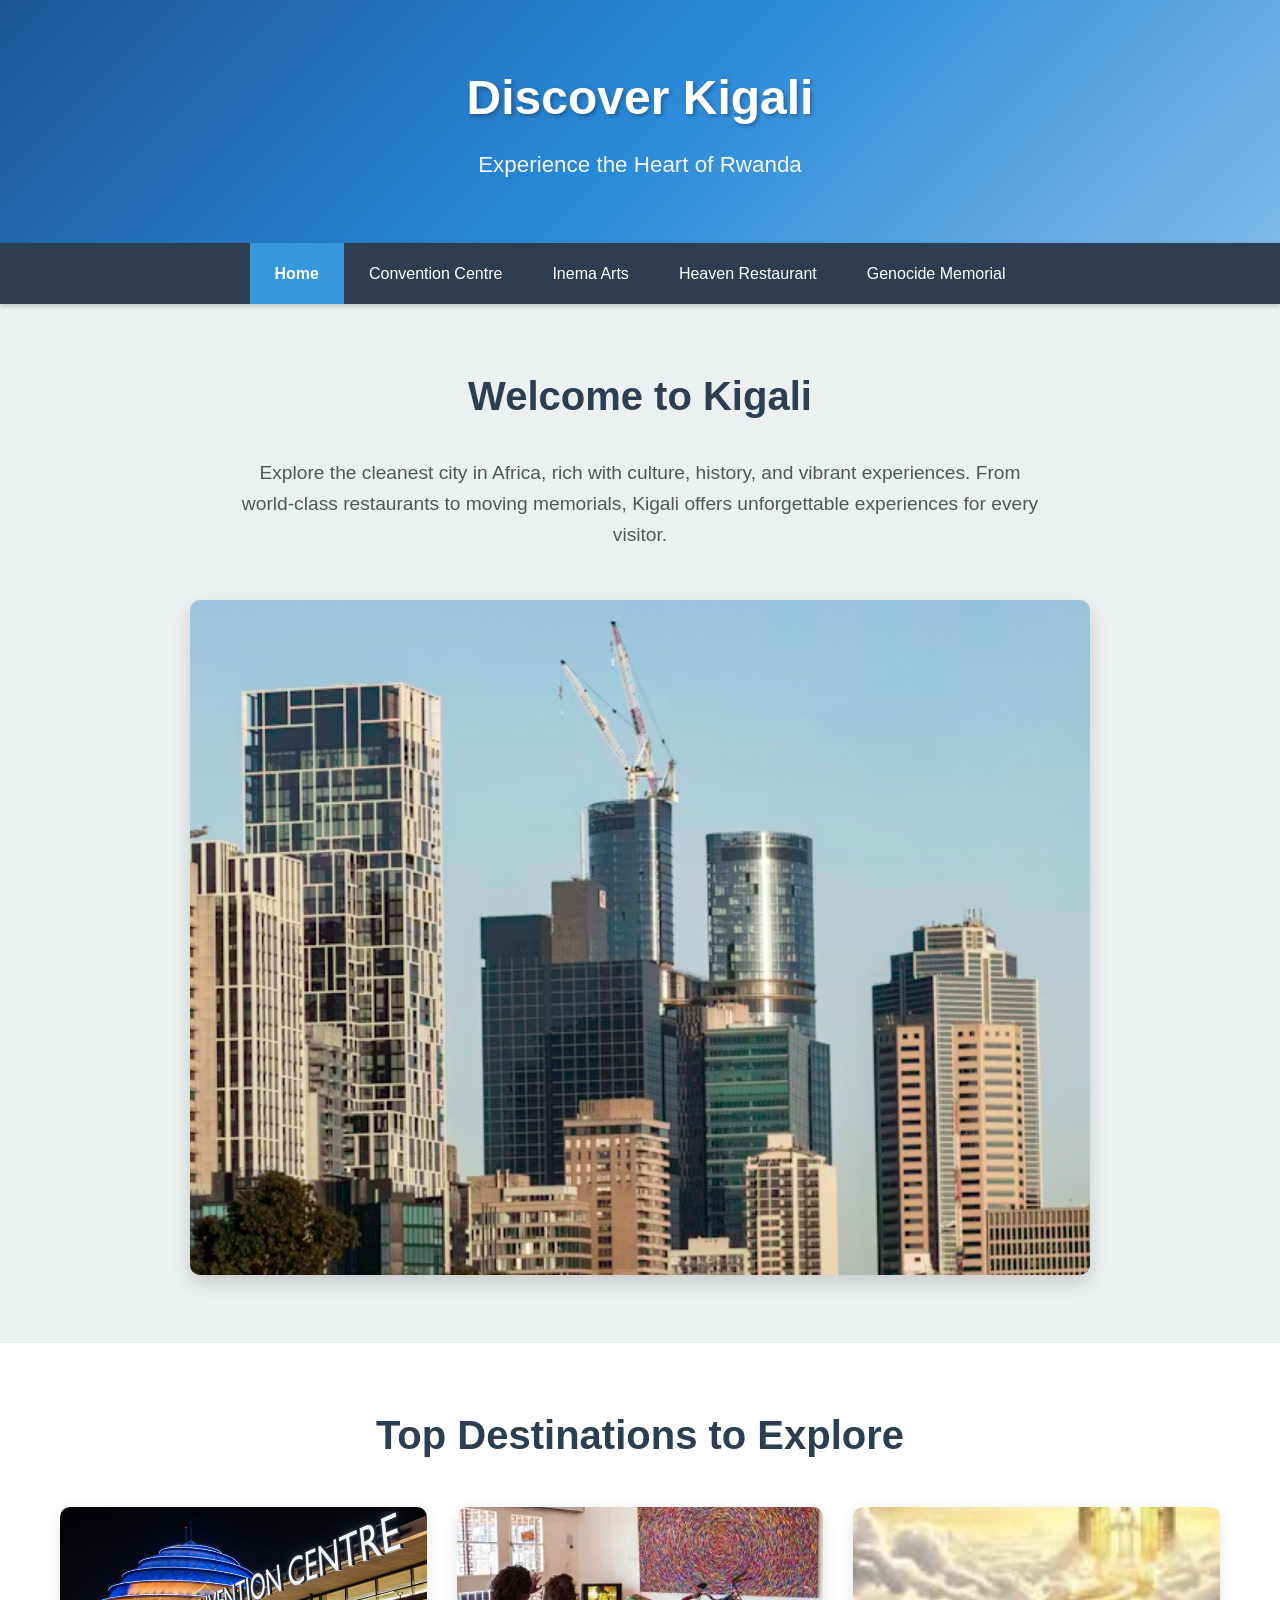
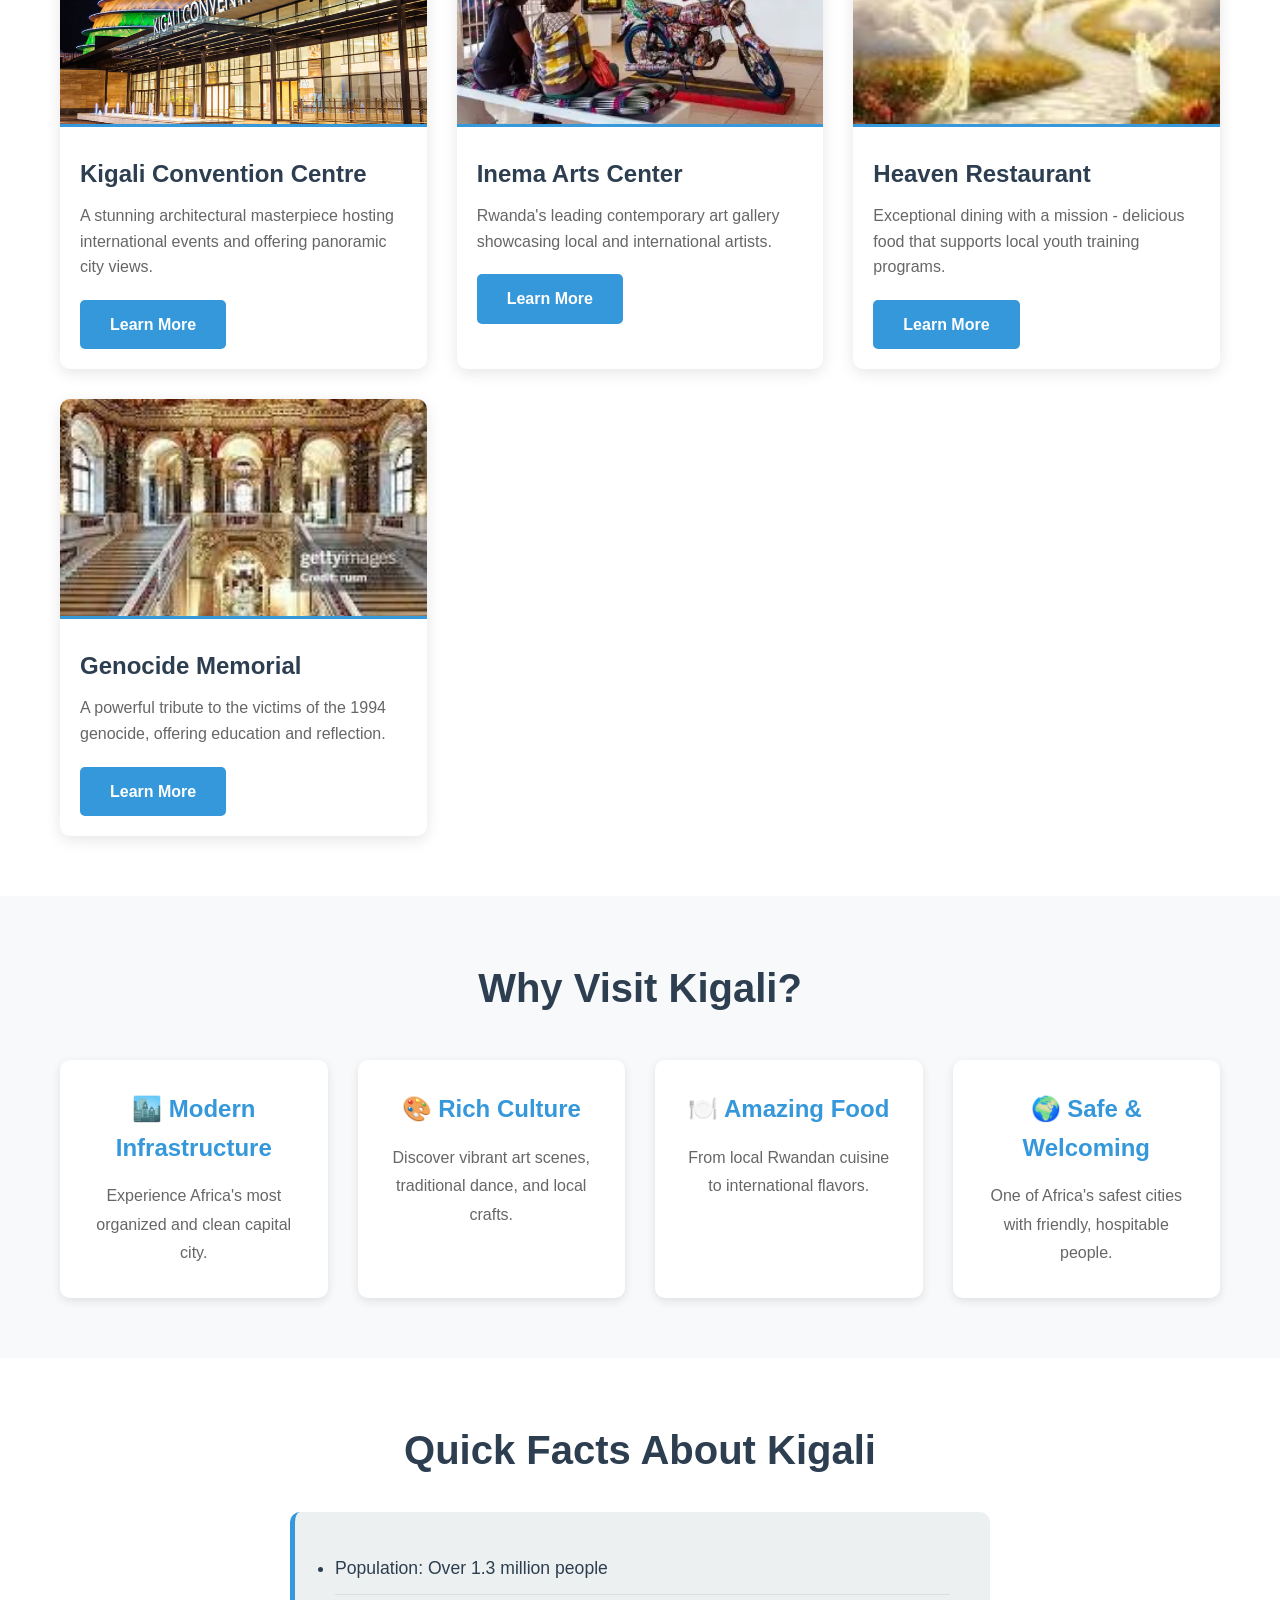
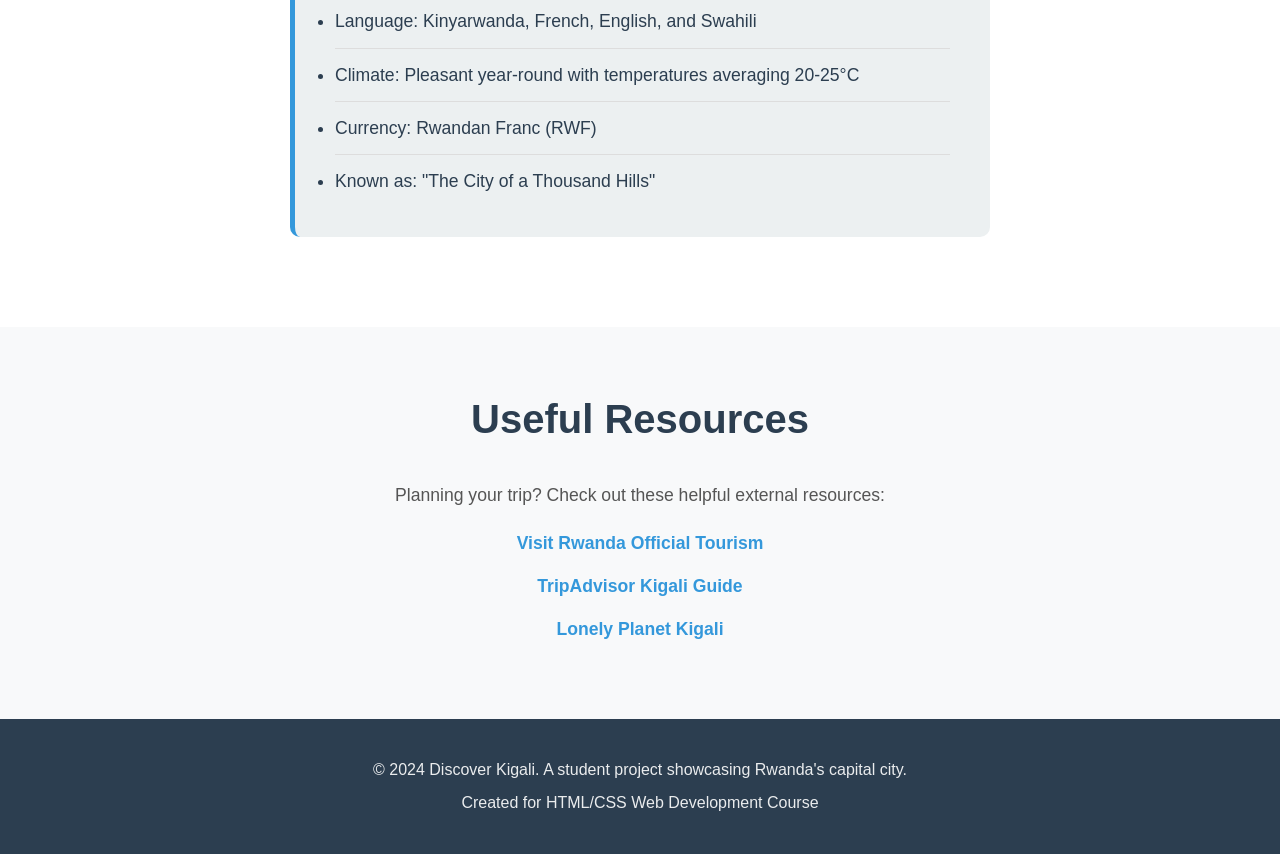
==== index.html @ f76fa12f "Initial commit for assignment2" ====
<!DOCTYPE html>
<html lang="en">
<head>
    <meta charset="UTF-8">
    <meta name="viewport" content="width=device-width, initial-scale=1.0">
    <title>Discover Kigali - Your Guide to Rwanda's Capital</title>
    <link rel="stylesheet" href="home.css">
</head>
<body>
    <header>
        <div class="container">
            <h1>Discover Kigali</h1>
            <p class="tagline">Experience the Heart of Rwanda</p>
        </div>
    </header>

    <nav>
        <div class="container">
            <ul class="nav-menu">
                <li><a href="index.html" class="active">Home</a></li>
                <li><a href="destination1.html">Convention Centre</a></li>
                <li><a href="destination2.html">Inema Arts</a></li>
                <li><a href="destination3.html">Heaven Restaurant</a></li>
                <li><a href="destination4.html">Genocide Memorial</a></li>
            </ul>
        </div>
    </nav>

    <main>
        <section class="hero">
            <div class="container">
                <h2>Welcome to Kigali</h2>
                <p>Explore the cleanest city in Africa, rich with culture, history, and vibrant experiences. From world-class restaurants to moving memorials, Kigali offers unforgettable experiences for every visitor.</p>
                <img src="images/kigali-skyline.avif" alt="Kigali city skyline showing modern buildings" class="hero-image">
            </div>
        </section>

        <section class="destinations">
            <div class="container">
                <h2>Top Destinations to Explore</h2>
                
                <div class="destination-grid">
                    <article class="destination-card">
                        <img src="images/kcc.jpg" alt="Kigali Convention Centre modern architecture">
                        <h3>Kigali Convention Centre</h3>
                        <p>A stunning architectural masterpiece hosting international events and offering panoramic city views.</p>
                        <a href="destination1.html" class="btn">Learn More</a>
                    </article>

                    <article class="destination-card">
                        <img src="images/inema gallery.webp" alt="Colorful art gallery at Inema Arts Center">
                        <h3>Inema Arts Center</h3>
                        <p>Rwanda's leading contemporary art gallery showcasing local and international artists.</p>
                        <a href="destination2.html" class="btn">Learn More</a>
                    </article>

                    <article class="destination-card">
                        <img src="images/heaven.jfif" alt="Heaven Restaurant outdoor dining area">
                        <h3>Heaven Restaurant</h3>
                        <p>Exceptional dining with a mission - delicious food that supports local youth training programs.</p>
                        <a href="destination3.html" class="btn">Learn More</a>
                    </article>

                    <article class="destination-card">
                        <img src="images/memorial site.jfif" alt="Kigali Genocide Memorial gardens">
                        <h3>Genocide Memorial</h3>
                        <p>A powerful tribute to the victims of the 1994 genocide, offering education and reflection.</p>
                        <a href="destination4.html" class="btn">Learn More</a>
                    </article>
                </div>
            </div>
        </section>

        <section class="why-visit">
            <div class="container">
                <h2>Why Visit Kigali?</h2>
                <div class="features">
                    <div class="feature">
                        <h3>🏙️ Modern Infrastructure</h3>
                        <p>Experience Africa's most organized and clean capital city.</p>
                    </div>
                    <div class="feature">
                        <h3>🎨 Rich Culture</h3>
                        <p>Discover vibrant art scenes, traditional dance, and local crafts.</p>
                    </div>
                    <div class="feature">
                        <h3>🍽️ Amazing Food</h3>
                        <p>From local Rwandan cuisine to international flavors.</p>
                    </div>
                    <div class="feature">
                        <h3>🌍 Safe & Welcoming</h3>
                        <p>One of Africa's safest cities with friendly, hospitable people.</p>
                    </div>
                </div>
            </div>
        </section>

        <section class="quick-facts">
            <div class="container">
                <h2>Quick Facts About Kigali</h2>
                <ul class="facts-list">
                    <li>Population: Over 1.3 million people</li>
                    <li>Language: Kinyarwanda, French, English, and Swahili</li>
                    <li>Climate: Pleasant year-round with temperatures averaging 20-25°C</li>
                    <li>Currency: Rwandan Franc (RWF)</li>
                    <li>Known as: "The City of a Thousand Hills"</li>
                </ul>
            </div>
        </section>

        <section class="useful-links">
            <div class="container">
                <h2>Useful Resources</h2>
                <p>Planning your trip? Check out these helpful external resources:</p>
                <ul>
                    <li><a href="https://www.visitrwanda.com/" target="_blank" rel="noopener">Visit Rwanda Official Tourism</a></li>
                    <li><a href="https://www.tripadvisor.com/Tourism-g293829-Kigali_Kigali_Province-Vacations.html" target="_blank" rel="noopener">TripAdvisor Kigali Guide</a></li>
                    <li><a href="https://www.lonelyplanet.com/rwanda/kigali" target="_blank" rel="noopener">Lonely Planet Kigali</a></li>
                </ul>
            </div>
        </section>
    </main>

    <footer>
        <div class="container">
            <p>&copy; 2024 Discover Kigali. A student project showcasing Rwanda's capital city.</p>
            <p>Created for HTML/CSS Web Development Course</p>
        </div>
    </footer>
</body>
</html>
---- home.css ----
/* CSS for index.html (Home Page) */

/* ========== RESET & BASE STYLES ========== */
* {
    margin: 0;
    padding: 0;
    box-sizing: border-box;
}

body {
    font-family: 'Segoe UI', Tahoma, Geneva, Verdana, sans-serif;
    line-height: 1.6;
    color: #333;
    background-color: #f5f5f5;
}

/* ========== CONTAINER ========== */
.container {
    max-width: 1200px;
    margin: 0 auto;
    padding: 0 20px;
}

/* ========== HEADER STYLES ========== */
header {
    background: linear-gradient(135deg, #1e5799 0%, #2989d8 50%, #7db9e8 100%);
    color: white;
    padding: 60px 0;
    text-align: center;
    box-shadow: 0 4px 6px rgba(0,0,0,0.1);
}

header h1 {
    font-size: 3em;
    margin-bottom: 10px;
    text-shadow: 2px 2px 4px rgba(0,0,0,0.3);
}

.tagline {
    font-size: 1.4em;
    font-weight: 300;
    opacity: 0.95;
}

/* ========== NAVIGATION STYLES ========== */
nav {
    background-color: #2c3e50;
    padding: 0;
    position: sticky;
    top: 0;
    z-index: 1000;
    box-shadow: 0 2px 5px rgba(0,0,0,0.2);
}

.nav-menu {
    list-style: none;
    display: flex;
    justify-content: center;
    flex-wrap: wrap;
}

.nav-menu li {
    margin: 0;
}

.nav-menu a {
    display: block;
    color: white;
    text-decoration: none;
    padding: 18px 25px;
    transition: background-color 0.3s ease, transform 0.2s;
    font-weight: 500;
}

.nav-menu a:hover {
    background-color: #34495e;
    transform: translateY(-2px);
}

.nav-menu a.active {
    background-color: #3498db;
    font-weight: bold;
}

/* ========== MAIN CONTENT ========== */
main {
    background-color: white;
}

section {
    padding: 60px 0;
}

section h2 {
    font-size: 2.5em;
    margin-bottom: 30px;
    text-align: center;
    color: #2c3e50;
}

/* ========== HERO SECTION ========== */
.hero {
    background-color: #ecf0f1;
    text-align: center;
}

.hero p {
    font-size: 1.2em;
    max-width: 800px;
    margin: 0 auto 30px;
    color: #555;
}

.hero-image {
    width: 100%;
    max-width: 900px;
    height: auto;
    border-radius: 10px;
    box-shadow: 0 8px 20px rgba(0,0,0,0.15);
    margin-top: 20px;
}

/* ========== DESTINATIONS GRID ========== */
.destinations {
    background-color: white;
}

.destination-grid {
    display: grid;
    grid-template-columns: repeat(auto-fit, minmax(280px, 1fr));
    gap: 30px;
    margin-top: 40px;
}

.destination-card {
    background-color: white;
    border-radius: 10px;
    overflow: hidden;
    box-shadow: 0 4px 15px rgba(0,0,0,0.1);
    transition: transform 0.3s ease, box-shadow 0.3s ease;
}

.destination-card:hover {
    transform: translateY(-8px);
    box-shadow: 0 8px 25px rgba(0,0,0,0.2);
}

.destination-card img {
    width: 100%;
    height: 220px;
    object-fit: cover;
    border-bottom: 3px solid #3498db;
}

.destination-card h3 {
    padding: 20px 20px 10px;
    font-size: 1.5em;
    color: #2c3e50;
}

.destination-card p {
    padding: 0 20px 20px;
    color: #666;
}

.btn {
    display: inline-block;
    background-color: #3498db;
    color: white;
    text-decoration: none;
    padding: 12px 30px;
    margin: 0 20px 20px;
    border-radius: 5px;
    transition: background-color 0.3s ease, transform 0.2s;
    font-weight: 600;
}

.btn:hover {
    background-color: #2980b9;
    transform: scale(1.05);
}

/* ========== WHY VISIT SECTION ========== */
.why-visit {
    background-color: #f8f9fa;
}

.features {
    display: grid;
    grid-template-columns: repeat(auto-fit, minmax(250px, 1fr));
    gap: 30px;
    margin-top: 40px;
}

.feature {
    background-color: white;
    padding: 30px;
    border-radius: 10px;
    text-align: center;
    box-shadow: 0 3px 10px rgba(0,0,0,0.1);
    transition: transform 0.3s;
}

.feature:hover {
    transform: translateY(-5px);
}

.feature h3 {
    font-size: 1.5em;
    margin-bottom: 15px;
    color: #3498db;
}

.feature p {
    color: #666;
    line-height: 1.8;
}

/* ========== QUICK FACTS SECTION ========== */
.quick-facts {
    background-color: white;
}

.facts-list {
    max-width: 700px;
    margin: 30px auto;
    background-color: #ecf0f1;
    padding: 30px 40px;
    border-radius: 10px;
    border-left: 5px solid #3498db;
}

.facts-list li {
    padding: 12px 0;
    font-size: 1.1em;
    color: #2c3e50;
    border-bottom: 1px solid #ddd;
}

.facts-list li:last-child {
    border-bottom: none;
}

/* ========== USEFUL LINKS SECTION ========== */
.useful-links {
    background-color: #f8f9fa;
}

.useful-links p {
    text-align: center;
    font-size: 1.1em;
    margin-bottom: 20px;
    color: #555;
}

.useful-links ul {
    max-width: 600px;
    margin: 0 auto;
    list-style: none;
}

.useful-links li {
    margin: 15px 0;
    text-align: center;
}

.useful-links a {
    color: #3498db;
    text-decoration: none;
    font-size: 1.1em;
    font-weight: 600;
    transition: color 0.3s;
}

.useful-links a:hover {
    color: #2980b9;
    text-decoration: underline;
}

/* ========== FOOTER STYLES ========== */
footer {
    background-color: #2c3e50;
    color: white;
    text-align: center;
    padding: 30px 0;
    margin-top: 0;
}

footer p {
    margin: 8px 0;
    opacity: 0.9;
}

/* ========== RESPONSIVE DESIGN ========== */
@media (max-width: 768px) {
    header h1 {
        font-size: 2em;
    }
    
    .tagline {
        font-size: 1.1em;
    }
    
    .nav-menu {
        flex-direction: column;
        align-items: stretch;
    }
    
    .nav-menu a {
        text-align: center;
        border-bottom: 1px solid #34495e;
    }
    
    section h2 {
        font-size: 2em;
    }
    
    .destination-grid {
        grid-template-columns: 1fr;
    }
}
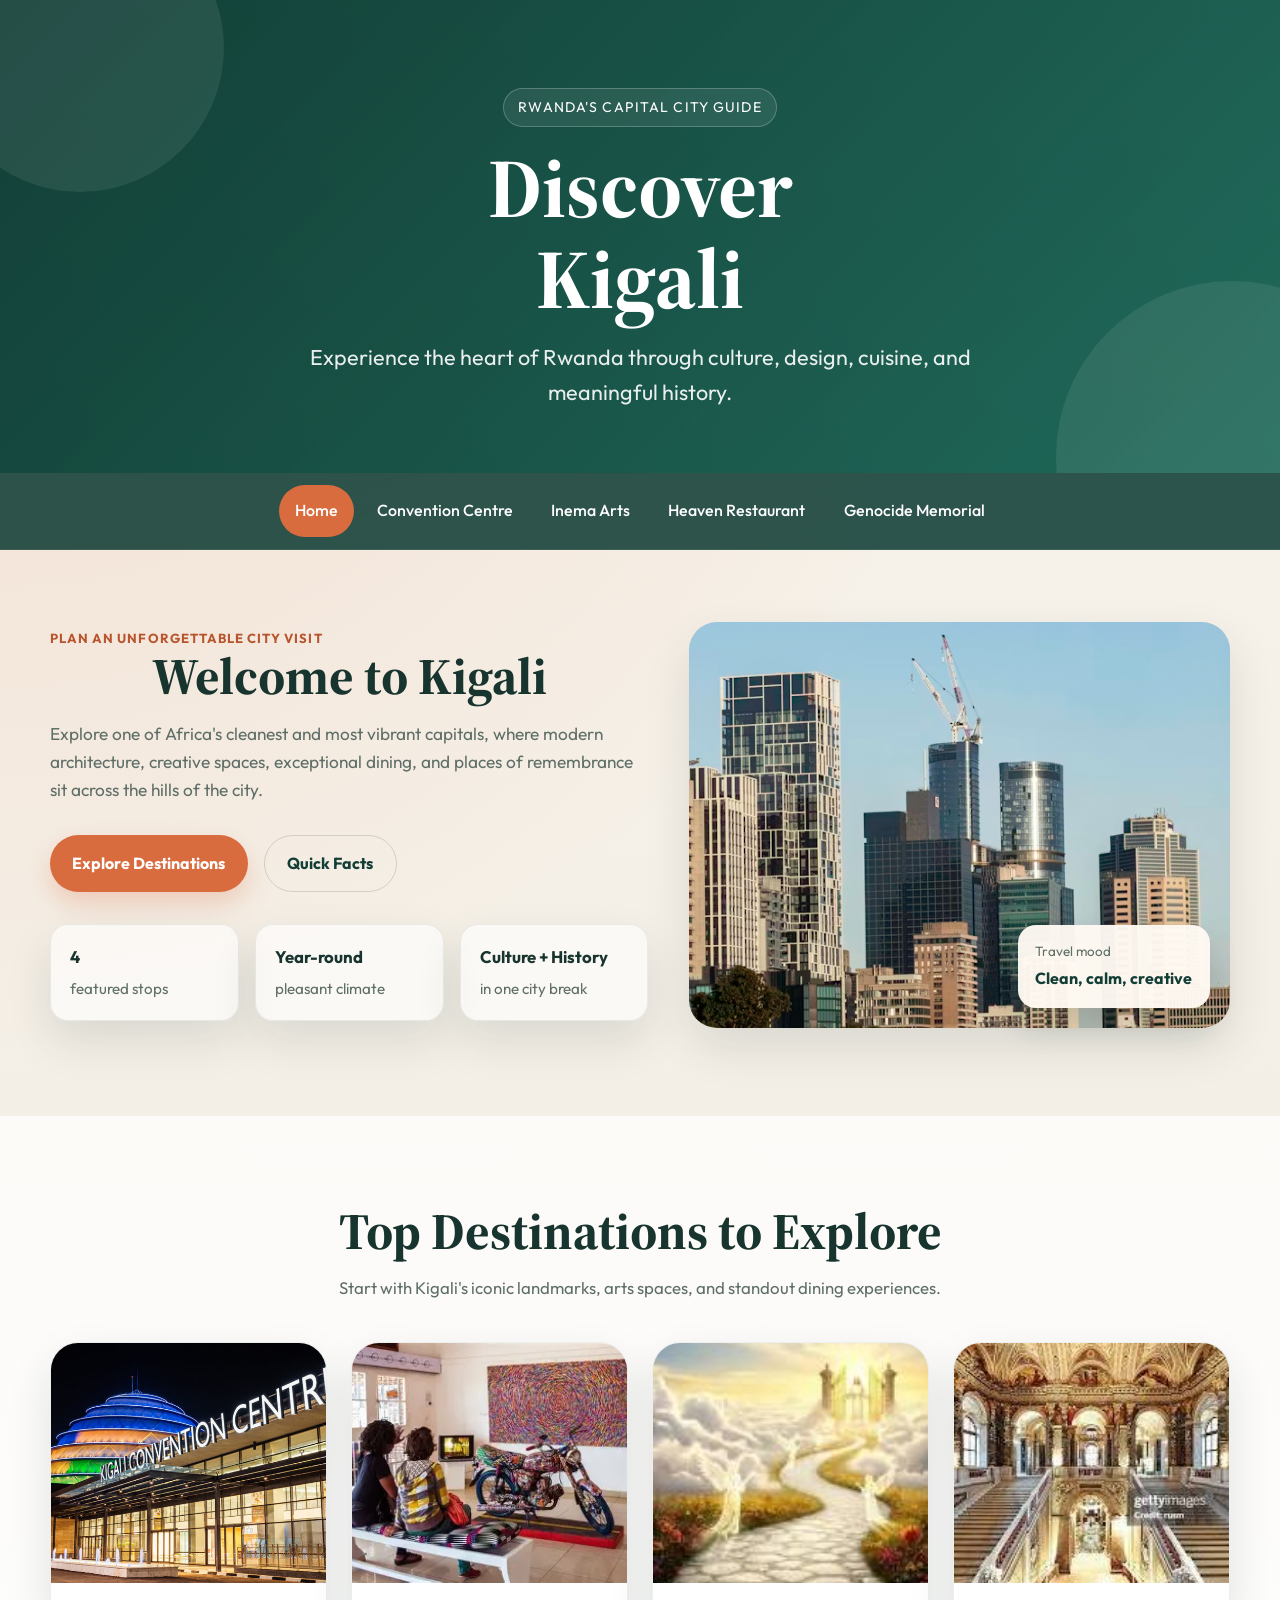
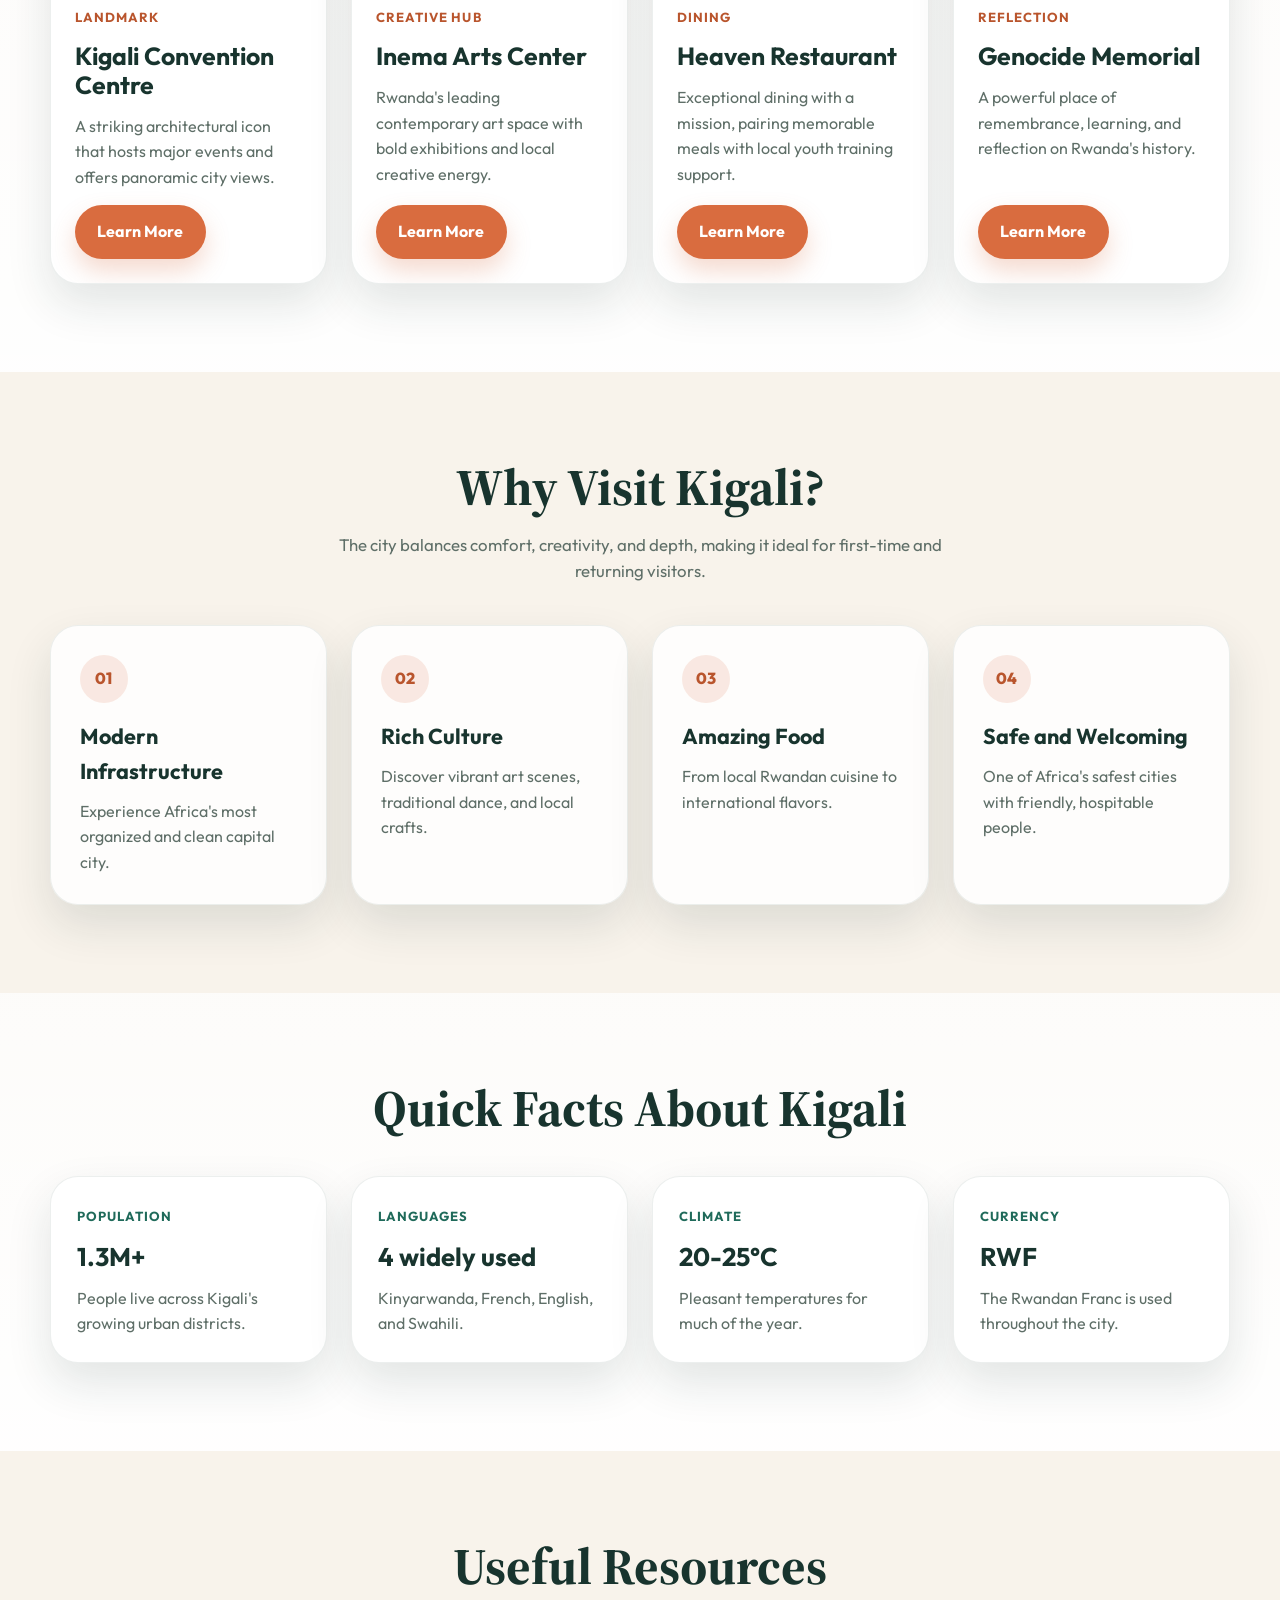
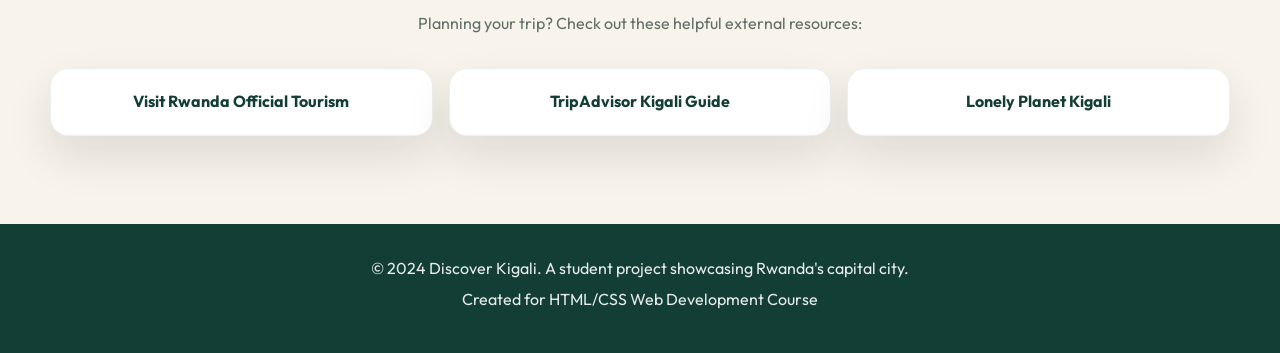
==== commit a7ce805d: "improvement" ====
--- a/index.html
+++ b/index.html
@@ -4,19 +4,29 @@
     <meta charset="UTF-8">
     <meta name="viewport" content="width=device-width, initial-scale=1.0">
     <title>Discover Kigali - Your Guide to Rwanda's Capital</title>
+    <link rel="preconnect" href="https://fonts.googleapis.com">
+    <link rel="preconnect" href="https://fonts.gstatic.com" crossorigin>
+    <link href="https://fonts.googleapis.com/css2?family=Outfit:wght@400;500;600;700;800&family=Source+Serif+4:wght@600;700&display=swap" rel="stylesheet">
     <link rel="stylesheet" href="home.css">
 </head>
 <body>
     <header>
         <div class="container">
+            <p class="eyebrow">Rwanda's Capital City Guide</p>
             <h1>Discover Kigali</h1>
-            <p class="tagline">Experience the Heart of Rwanda</p>
+            <p class="tagline">Experience the heart of Rwanda through culture, design, cuisine, and meaningful history.</p>
         </div>
     </header>
 
     <nav>
-        <div class="container">
-            <ul class="nav-menu">
+        <div class="container nav-shell">
+            <button class="menu-toggle" type="button" aria-expanded="false" aria-controls="primary-navigation">
+                <span class="menu-toggle-bar"></span>
+                <span class="menu-toggle-bar"></span>
+                <span class="menu-toggle-bar"></span>
+                <span class="menu-label">Menu</span>
+            </button>
+            <ul class="nav-menu" id="primary-navigation">
                 <li><a href="index.html" class="active">Home</a></li>
                 <li><a href="destination1.html">Convention Centre</a></li>
                 <li><a href="destination2.html">Inema Arts</a></li>
@@ -29,43 +39,86 @@
     <main>
         <section class="hero">
             <div class="container">
-                <h2>Welcome to Kigali</h2>
-                <p>Explore the cleanest city in Africa, rich with culture, history, and vibrant experiences. From world-class restaurants to moving memorials, Kigali offers unforgettable experiences for every visitor.</p>
-                <img src="images/kigali-skyline.avif" alt="Kigali city skyline showing modern buildings" class="hero-image">
-            </div>
-        </section>
-
-        <section class="destinations">
+                <div class="hero-layout">
+                    <div class="hero-copy">
+                        <p class="section-kicker">Plan an unforgettable city visit</p>
+                        <h2>Welcome to Kigali</h2>
+                        <p>Explore one of Africa's cleanest and most vibrant capitals, where modern architecture, creative spaces, exceptional dining, and places of remembrance sit across the hills of the city.</p>
+                        <div class="hero-actions">
+                            <a href="#destinations" class="btn">Explore Destinations</a>
+                            <a href="#facts" class="btn btn-secondary">Quick Facts</a>
+                        </div>
+                        <div class="hero-highlights">
+                            <div class="highlight-item">
+                                <strong>4</strong>
+                                <span>featured stops</span>
+                            </div>
+                            <div class="highlight-item">
+                                <strong>Year-round</strong>
+                                <span>pleasant climate</span>
+                            </div>
+                            <div class="highlight-item">
+                                <strong>Culture + History</strong>
+                                <span>in one city break</span>
+                            </div>
+                        </div>
+                    </div>
+
+                    <div class="hero-visual">
+                        <img src="images/kigali-skyline.avif" alt="Kigali city skyline showing modern buildings" class="hero-image">
+                        <div class="hero-badge">
+                            <span class="badge-label">Travel mood</span>
+                            <strong>Clean, calm, creative</strong>
+                        </div>
+                    </div>
+                </div>
+            </div>
+        </section>
+
+        <section class="destinations" id="destinations">
             <div class="container">
                 <h2>Top Destinations to Explore</h2>
-                
+                <p class="section-intro">Start with Kigali's iconic landmarks, arts spaces, and standout dining experiences.</p>
+
                 <div class="destination-grid">
                     <article class="destination-card">
                         <img src="images/kcc.jpg" alt="Kigali Convention Centre modern architecture">
-                        <h3>Kigali Convention Centre</h3>
-                        <p>A stunning architectural masterpiece hosting international events and offering panoramic city views.</p>
-                        <a href="destination1.html" class="btn">Learn More</a>
+                        <div class="card-content">
+                            <p class="card-tag">Landmark</p>
+                            <h3>Kigali Convention Centre</h3>
+                            <p>A striking architectural icon that hosts major events and offers panoramic city views.</p>
+                            <a href="destination1.html" class="btn">Learn More</a>
+                        </div>
                     </article>
 
                     <article class="destination-card">
                         <img src="images/inema gallery.webp" alt="Colorful art gallery at Inema Arts Center">
-                        <h3>Inema Arts Center</h3>
-                        <p>Rwanda's leading contemporary art gallery showcasing local and international artists.</p>
-                        <a href="destination2.html" class="btn">Learn More</a>
+                        <div class="card-content">
+                            <p class="card-tag">Creative Hub</p>
+                            <h3>Inema Arts Center</h3>
+                            <p>Rwanda's leading contemporary art space with bold exhibitions and local creative energy.</p>
+                            <a href="destination2.html" class="btn">Learn More</a>
+                        </div>
                     </article>
 
                     <article class="destination-card">
                         <img src="images/heaven.jfif" alt="Heaven Restaurant outdoor dining area">
-                        <h3>Heaven Restaurant</h3>
-                        <p>Exceptional dining with a mission - delicious food that supports local youth training programs.</p>
-                        <a href="destination3.html" class="btn">Learn More</a>
+                        <div class="card-content">
+                            <p class="card-tag">Dining</p>
+                            <h3>Heaven Restaurant</h3>
+                            <p>Exceptional dining with a mission, pairing memorable meals with local youth training support.</p>
+                            <a href="destination3.html" class="btn">Learn More</a>
+                        </div>
                     </article>
 
                     <article class="destination-card">
                         <img src="images/memorial site.jfif" alt="Kigali Genocide Memorial gardens">
-                        <h3>Genocide Memorial</h3>
-                        <p>A powerful tribute to the victims of the 1994 genocide, offering education and reflection.</p>
-                        <a href="destination4.html" class="btn">Learn More</a>
+                        <div class="card-content">
+                            <p class="card-tag">Reflection</p>
+                            <h3>Genocide Memorial</h3>
+                            <p>A powerful place of remembrance, learning, and reflection on Rwanda's history.</p>
+                            <a href="destination4.html" class="btn">Learn More</a>
+                        </div>
                     </article>
                 </div>
             </div>
@@ -74,37 +127,57 @@
         <section class="why-visit">
             <div class="container">
                 <h2>Why Visit Kigali?</h2>
+                <p class="section-intro">The city balances comfort, creativity, and depth, making it ideal for first-time and returning visitors.</p>
                 <div class="features">
                     <div class="feature">
-                        <h3>🏙️ Modern Infrastructure</h3>
+                        <span class="feature-icon" aria-hidden="true">01</span>
+                        <h3>Modern Infrastructure</h3>
                         <p>Experience Africa's most organized and clean capital city.</p>
                     </div>
                     <div class="feature">
-                        <h3>🎨 Rich Culture</h3>
+                        <span class="feature-icon" aria-hidden="true">02</span>
+                        <h3>Rich Culture</h3>
                         <p>Discover vibrant art scenes, traditional dance, and local crafts.</p>
                     </div>
                     <div class="feature">
-                        <h3>🍽️ Amazing Food</h3>
+                        <span class="feature-icon" aria-hidden="true">03</span>
+                        <h3>Amazing Food</h3>
                         <p>From local Rwandan cuisine to international flavors.</p>
                     </div>
                     <div class="feature">
-                        <h3>🌍 Safe & Welcoming</h3>
+                        <span class="feature-icon" aria-hidden="true">04</span>
+                        <h3>Safe and Welcoming</h3>
                         <p>One of Africa's safest cities with friendly, hospitable people.</p>
                     </div>
                 </div>
             </div>
         </section>
 
-        <section class="quick-facts">
+        <section class="quick-facts" id="facts">
             <div class="container">
                 <h2>Quick Facts About Kigali</h2>
-                <ul class="facts-list">
-                    <li>Population: Over 1.3 million people</li>
-                    <li>Language: Kinyarwanda, French, English, and Swahili</li>
-                    <li>Climate: Pleasant year-round with temperatures averaging 20-25°C</li>
-                    <li>Currency: Rwandan Franc (RWF)</li>
-                    <li>Known as: "The City of a Thousand Hills"</li>
-                </ul>
+                <div class="facts-grid">
+                    <article class="fact-card">
+                        <span class="fact-label">Population</span>
+                        <strong>1.3M+</strong>
+                        <p>People live across Kigali's growing urban districts.</p>
+                    </article>
+                    <article class="fact-card">
+                        <span class="fact-label">Languages</span>
+                        <strong>4 widely used</strong>
+                        <p>Kinyarwanda, French, English, and Swahili.</p>
+                    </article>
+                    <article class="fact-card">
+                        <span class="fact-label">Climate</span>
+                        <strong>20-25&deg;C</strong>
+                        <p>Pleasant temperatures for much of the year.</p>
+                    </article>
+                    <article class="fact-card">
+                        <span class="fact-label">Currency</span>
+                        <strong>RWF</strong>
+                        <p>The Rwandan Franc is used throughout the city.</p>
+                    </article>
+                </div>
             </div>
         </section>
 
@@ -112,7 +185,7 @@
             <div class="container">
                 <h2>Useful Resources</h2>
                 <p>Planning your trip? Check out these helpful external resources:</p>
-                <ul>
+                <ul class="resource-list">
                     <li><a href="https://www.visitrwanda.com/" target="_blank" rel="noopener">Visit Rwanda Official Tourism</a></li>
                     <li><a href="https://www.tripadvisor.com/Tourism-g293829-Kigali_Kigali_Province-Vacations.html" target="_blank" rel="noopener">TripAdvisor Kigali Guide</a></li>
                     <li><a href="https://www.lonelyplanet.com/rwanda/kigali" target="_blank" rel="noopener">Lonely Planet Kigali</a></li>
@@ -127,5 +200,17 @@
             <p>Created for HTML/CSS Web Development Course</p>
         </div>
     </footer>
+
+    <script>
+        const menuToggle = document.querySelector('.menu-toggle');
+        const navMenu = document.querySelector('.nav-menu');
+
+        if (menuToggle && navMenu) {
+            menuToggle.addEventListener('click', () => {
+                const isOpen = navMenu.classList.toggle('is-open');
+                menuToggle.setAttribute('aria-expanded', String(isOpen));
+            });
+        }
+    </script>
 </body>
-</html>+</html>
--- a/home.css
+++ b/home.css
@@ -1,321 +1,614 @@
-/* CSS for index.html (Home Page) */
-
-/* ========== RESET & BASE STYLES ========== */
+:root {
+    --bg: #f4efe6;
+    --surface: #fffaf3;
+    --surface-strong: #ffffff;
+    --surface-alt: #f8f3eb;
+    --text: #18342e;
+    --muted: #5f6f68;
+    --accent: #d96c3f;
+    --accent-dark: #b9552d;
+    --accent-soft: #f3c8b1;
+    --brand: #1f6a5a;
+    --brand-deep: #123e36;
+    --shadow: 0 20px 45px rgba(24, 52, 46, 0.12);
+    --radius-lg: 28px;
+    --radius-md: 18px;
+    --radius-sm: 12px;
+    --container: 1180px;
+}
+
 * {
     margin: 0;
     padding: 0;
     box-sizing: border-box;
 }
 
+html {
+    scroll-behavior: smooth;
+}
+
 body {
-    font-family: 'Segoe UI', Tahoma, Geneva, Verdana, sans-serif;
+    font-family: "Outfit", "Trebuchet MS", sans-serif;
     line-height: 1.6;
-    color: #333;
-    background-color: #f5f5f5;
-}
-
-/* ========== CONTAINER ========== */
+    color: var(--text);
+    background:
+        radial-gradient(circle at top left, rgba(217, 108, 63, 0.18), transparent 28%),
+        linear-gradient(180deg, #f8f3eb 0%, #f4efe6 34%, #f9f6f0 100%);
+}
+
+img {
+    display: block;
+    max-width: 100%;
+}
+
+a {
+    color: inherit;
+}
+
 .container {
-    max-width: 1200px;
+    width: min(var(--container), calc(100% - 2rem));
     margin: 0 auto;
-    padding: 0 20px;
-}
-
-/* ========== HEADER STYLES ========== */
+}
+
 header {
-    background: linear-gradient(135deg, #1e5799 0%, #2989d8 50%, #7db9e8 100%);
+    position: relative;
+    overflow: hidden;
+    padding: 5.5rem 0 4rem;
+    text-align: center;
     color: white;
-    padding: 60px 0;
-    text-align: center;
-    box-shadow: 0 4px 6px rgba(0,0,0,0.1);
+    background:
+        linear-gradient(135deg, rgba(18, 62, 54, 0.96), rgba(31, 106, 90, 0.9)),
+        linear-gradient(45deg, #143a33, #2f7d6d);
+}
+
+header::before,
+header::after {
+    content: "";
+    position: absolute;
+    border-radius: 999px;
+    background: rgba(255, 255, 255, 0.08);
+}
+
+header::before {
+    width: 18rem;
+    height: 18rem;
+    top: -6rem;
+    left: -4rem;
+}
+
+header::after {
+    width: 22rem;
+    height: 22rem;
+    right: -8rem;
+    bottom: -10rem;
+}
+
+.eyebrow {
+    display: inline-block;
+    margin-bottom: 1rem;
+    padding: 0.45rem 0.9rem;
+    border: 1px solid rgba(255, 255, 255, 0.22);
+    border-radius: 999px;
+    font-size: 0.88rem;
+    letter-spacing: 0.08em;
+    text-transform: uppercase;
+    background: rgba(255, 255, 255, 0.08);
+}
+
+header h1,
+section h2 {
+    font-family: "Source Serif 4", Georgia, serif;
+    line-height: 1.08;
 }
 
 header h1 {
-    font-size: 3em;
-    margin-bottom: 10px;
-    text-shadow: 2px 2px 4px rgba(0,0,0,0.3);
+    max-width: 10ch;
+    margin: 0 auto 1rem;
+    font-size: clamp(3rem, 7vw, 5.25rem);
 }
 
 .tagline {
-    font-size: 1.4em;
-    font-weight: 300;
-    opacity: 0.95;
-}
-
-/* ========== NAVIGATION STYLES ========== */
+    max-width: 44rem;
+    margin: 0 auto;
+    font-size: clamp(1.05rem, 2vw, 1.35rem);
+    color: rgba(255, 255, 255, 0.9);
+}
+
 nav {
-    background-color: #2c3e50;
-    padding: 0;
     position: sticky;
     top: 0;
     z-index: 1000;
-    box-shadow: 0 2px 5px rgba(0,0,0,0.2);
+    backdrop-filter: blur(14px);
+    background: rgba(18, 62, 54, 0.88);
+    border-bottom: 1px solid rgba(255, 255, 255, 0.08);
+}
+
+.nav-shell {
+    display: flex;
+    align-items: center;
+    justify-content: center;
+    min-height: 4.5rem;
+}
+
+.menu-toggle {
+    display: none;
+    align-items: center;
+    gap: 0.5rem;
+    padding: 0.8rem 1rem;
+    margin-left: auto;
+    border: 1px solid rgba(255, 255, 255, 0.15);
+    border-radius: 999px;
+    background: rgba(255, 255, 255, 0.06);
+    color: white;
+    cursor: pointer;
+}
+
+.menu-toggle-bar {
+    display: block;
+    width: 1rem;
+    height: 2px;
+    margin: 2px 0;
+    background: currentColor;
+    border-radius: 999px;
+}
+
+.menu-label {
+    font: inherit;
+    font-size: 0.95rem;
+    font-weight: 600;
 }
 
 .nav-menu {
     list-style: none;
     display: flex;
+    flex-wrap: wrap;
     justify-content: center;
-    flex-wrap: wrap;
-}
-
-.nav-menu li {
-    margin: 0;
+    gap: 0.4rem;
+    width: 100%;
+    padding: 0.75rem 0;
 }
 
 .nav-menu a {
     display: block;
+    padding: 0.8rem 1rem;
+    border-radius: 999px;
     color: white;
     text-decoration: none;
-    padding: 18px 25px;
-    transition: background-color 0.3s ease, transform 0.2s;
     font-weight: 500;
-}
-
-.nav-menu a:hover {
-    background-color: #34495e;
+    transition: background-color 0.25s ease, color 0.25s ease, transform 0.25s ease;
+}
+
+.nav-menu a:hover,
+.nav-menu a:focus-visible {
+    background: rgba(255, 255, 255, 0.12);
+    transform: translateY(-1px);
+}
+
+.nav-menu a.active {
+    background: var(--accent);
+}
+
+main {
+    overflow: hidden;
+}
+
+section {
+    padding: 5.5rem 0;
+}
+
+section h2 {
+    margin-bottom: 1rem;
+    font-size: clamp(2.2rem, 4vw, 3.3rem);
+    text-align: center;
+}
+
+.section-kicker,
+.card-tag,
+.fact-label {
+    text-transform: uppercase;
+    letter-spacing: 0.08em;
+    font-size: 0.82rem;
+    font-weight: 700;
+}
+
+.section-kicker,
+.card-tag {
+    color: var(--accent-dark);
+}
+
+.section-intro {
+    max-width: 42rem;
+    margin: 0 auto;
+    text-align: center;
+    color: var(--muted);
+    font-size: 1.05rem;
+}
+
+.hero {
+    padding-top: 4.5rem;
+}
+
+.hero-layout {
+    display: grid;
+    grid-template-columns: minmax(0, 1.05fr) minmax(320px, 0.95fr);
+    gap: 2.5rem;
+    align-items: center;
+}
+
+.hero-copy p:not(.section-kicker) {
+    max-width: 38rem;
+    font-size: 1.08rem;
+    color: var(--muted);
+}
+
+.hero-actions {
+    display: flex;
+    flex-wrap: wrap;
+    gap: 1rem;
+    margin: 2rem 0;
+}
+
+.btn {
+    display: inline-flex;
+    align-items: center;
+    justify-content: center;
+    min-height: 3.25rem;
+    padding: 0.9rem 1.4rem;
+    border-radius: 999px;
+    background: var(--accent);
+    color: white;
+    text-decoration: none;
+    font-weight: 700;
+    transition: transform 0.25s ease, background-color 0.25s ease, box-shadow 0.25s ease;
+    box-shadow: 0 12px 25px rgba(217, 108, 63, 0.25);
+}
+
+.btn:hover,
+.btn:focus-visible {
     transform: translateY(-2px);
-}
-
-.nav-menu a.active {
-    background-color: #3498db;
-    font-weight: bold;
-}
-
-/* ========== MAIN CONTENT ========== */
-main {
-    background-color: white;
-}
-
-section {
-    padding: 60px 0;
-}
-
-section h2 {
-    font-size: 2.5em;
-    margin-bottom: 30px;
-    text-align: center;
-    color: #2c3e50;
-}
-
-/* ========== HERO SECTION ========== */
-.hero {
-    background-color: #ecf0f1;
-    text-align: center;
-}
-
-.hero p {
-    font-size: 1.2em;
-    max-width: 800px;
-    margin: 0 auto 30px;
-    color: #555;
+    background: var(--accent-dark);
+}
+
+.btn-secondary {
+    background: transparent;
+    color: var(--brand-deep);
+    border: 1px solid rgba(24, 52, 46, 0.16);
+    box-shadow: none;
+}
+
+.btn-secondary:hover,
+.btn-secondary:focus-visible {
+    background: rgba(24, 52, 46, 0.06);
+}
+
+.hero-highlights {
+    display: grid;
+    grid-template-columns: repeat(3, minmax(0, 1fr));
+    gap: 1rem;
+}
+
+.highlight-item {
+    padding: 1.2rem;
+    border-radius: var(--radius-md);
+    background: rgba(255, 255, 255, 0.6);
+    border: 1px solid rgba(24, 52, 46, 0.08);
+    box-shadow: var(--shadow);
+}
+
+.highlight-item strong {
+    display: block;
+    margin-bottom: 0.3rem;
+    font-size: 1.05rem;
+}
+
+.highlight-item span {
+    color: var(--muted);
+    font-size: 0.95rem;
+}
+
+.hero-visual {
+    position: relative;
 }
 
 .hero-image {
     width: 100%;
-    max-width: 900px;
-    height: auto;
-    border-radius: 10px;
-    box-shadow: 0 8px 20px rgba(0,0,0,0.15);
-    margin-top: 20px;
-}
-
-/* ========== DESTINATIONS GRID ========== */
-.destinations {
-    background-color: white;
+    min-height: 24rem;
+    object-fit: cover;
+    border-radius: var(--radius-lg);
+    box-shadow: var(--shadow);
+}
+
+.hero-badge {
+    position: absolute;
+    right: 1.25rem;
+    bottom: 1.25rem;
+    max-width: 15rem;
+    padding: 1rem 1.1rem;
+    border-radius: var(--radius-md);
+    background: rgba(255, 250, 243, 0.96);
+    color: var(--brand-deep);
+    box-shadow: 0 18px 30px rgba(24, 52, 46, 0.18);
+}
+
+.badge-label {
+    display: block;
+    margin-bottom: 0.25rem;
+    color: var(--muted);
+    font-size: 0.84rem;
+}
+
+.destinations,
+.quick-facts {
+    background: linear-gradient(180deg, rgba(255, 255, 255, 0.72), rgba(255, 255, 255, 0.95));
+}
+
+.destination-grid,
+.features,
+.facts-grid {
+    display: grid;
+    gap: 1.5rem;
+    margin-top: 2.5rem;
 }
 
 .destination-grid {
-    display: grid;
-    grid-template-columns: repeat(auto-fit, minmax(280px, 1fr));
-    gap: 30px;
-    margin-top: 40px;
+    grid-template-columns: repeat(auto-fit, minmax(250px, 1fr));
+}
+
+.destination-card,
+.feature,
+.fact-card,
+.resource-list a {
+    border: 1px solid rgba(24, 52, 46, 0.08);
+    box-shadow: var(--shadow);
 }
 
 .destination-card {
-    background-color: white;
-    border-radius: 10px;
+    display: flex;
+    flex-direction: column;
     overflow: hidden;
-    box-shadow: 0 4px 15px rgba(0,0,0,0.1);
+    border-radius: var(--radius-lg);
+    background: var(--surface-strong);
     transition: transform 0.3s ease, box-shadow 0.3s ease;
 }
 
 .destination-card:hover {
-    transform: translateY(-8px);
-    box-shadow: 0 8px 25px rgba(0,0,0,0.2);
+    transform: translateY(-6px);
+    box-shadow: 0 24px 42px rgba(24, 52, 46, 0.16);
 }
 
 .destination-card img {
     width: 100%;
-    height: 220px;
+    height: 240px;
     object-fit: cover;
-    border-bottom: 3px solid #3498db;
-}
-
-.destination-card h3 {
-    padding: 20px 20px 10px;
-    font-size: 1.5em;
-    color: #2c3e50;
-}
-
-.destination-card p {
-    padding: 0 20px 20px;
-    color: #666;
-}
-
-.btn {
-    display: inline-block;
-    background-color: #3498db;
-    color: white;
-    text-decoration: none;
-    padding: 12px 30px;
-    margin: 0 20px 20px;
-    border-radius: 5px;
-    transition: background-color 0.3s ease, transform 0.2s;
-    font-weight: 600;
-}
-
-.btn:hover {
-    background-color: #2980b9;
-    transform: scale(1.05);
-}
-
-/* ========== WHY VISIT SECTION ========== */
-.why-visit {
-    background-color: #f8f9fa;
+}
+
+.card-content {
+    display: flex;
+    flex: 1;
+    flex-direction: column;
+    gap: 0.9rem;
+    padding: 1.5rem;
+}
+
+.card-content h3 {
+    font-size: 1.55rem;
+    line-height: 1.15;
+}
+
+.card-content p:not(.card-tag) {
+    color: var(--muted);
+}
+
+.card-content .btn {
+    margin-top: auto;
+    width: fit-content;
+}
+
+.why-visit,
+.useful-links {
+    background: var(--surface-alt);
 }
 
 .features {
-    display: grid;
-    grid-template-columns: repeat(auto-fit, minmax(250px, 1fr));
-    gap: 30px;
-    margin-top: 40px;
+    grid-template-columns: repeat(auto-fit, minmax(220px, 1fr));
 }
 
 .feature {
-    background-color: white;
-    padding: 30px;
-    border-radius: 10px;
-    text-align: center;
-    box-shadow: 0 3px 10px rgba(0,0,0,0.1);
-    transition: transform 0.3s;
-}
-
-.feature:hover {
-    transform: translateY(-5px);
+    padding: 1.8rem;
+    border-radius: var(--radius-lg);
+    background: rgba(255, 255, 255, 0.84);
+}
+
+.feature-icon {
+    display: inline-flex;
+    align-items: center;
+    justify-content: center;
+    width: 3rem;
+    height: 3rem;
+    margin-bottom: 1rem;
+    border-radius: 50%;
+    background: rgba(217, 108, 63, 0.14);
+    color: var(--accent-dark);
+    font-weight: 800;
 }
 
 .feature h3 {
-    font-size: 1.5em;
-    margin-bottom: 15px;
-    color: #3498db;
-}
-
-.feature p {
-    color: #666;
-    line-height: 1.8;
-}
-
-/* ========== QUICK FACTS SECTION ========== */
-.quick-facts {
-    background-color: white;
-}
-
-.facts-list {
-    max-width: 700px;
-    margin: 30px auto;
-    background-color: #ecf0f1;
-    padding: 30px 40px;
-    border-radius: 10px;
-    border-left: 5px solid #3498db;
-}
-
-.facts-list li {
-    padding: 12px 0;
-    font-size: 1.1em;
-    color: #2c3e50;
-    border-bottom: 1px solid #ddd;
-}
-
-.facts-list li:last-child {
-    border-bottom: none;
-}
-
-/* ========== USEFUL LINKS SECTION ========== */
-.useful-links {
-    background-color: #f8f9fa;
+    margin-bottom: 0.65rem;
+    font-size: 1.35rem;
+}
+
+.feature p,
+.fact-card p,
+.useful-links p {
+    color: var(--muted);
+}
+
+.facts-grid {
+    grid-template-columns: repeat(auto-fit, minmax(220px, 1fr));
+}
+
+.fact-card {
+    padding: 1.6rem;
+    border-radius: var(--radius-lg);
+    background: var(--surface-strong);
+}
+
+.fact-label {
+    color: var(--brand);
+}
+
+.fact-card strong {
+    display: block;
+    margin: 0.55rem 0 0.45rem;
+    font-size: 1.6rem;
 }
 
 .useful-links p {
     text-align: center;
-    font-size: 1.1em;
-    margin-bottom: 20px;
-    color: #555;
-}
-
-.useful-links ul {
-    max-width: 600px;
+    max-width: 38rem;
     margin: 0 auto;
+}
+
+.resource-list {
+    display: grid;
+    grid-template-columns: repeat(auto-fit, minmax(220px, 1fr));
+    gap: 1rem;
+    margin-top: 2rem;
     list-style: none;
 }
 
-.useful-links li {
-    margin: 15px 0;
+.resource-list a {
+    display: flex;
+    align-items: center;
+    justify-content: center;
+    min-height: 100%;
+    padding: 1.25rem;
+    border-radius: var(--radius-md);
+    background: var(--surface-strong);
+    color: var(--brand-deep);
     text-align: center;
-}
-
-.useful-links a {
-    color: #3498db;
     text-decoration: none;
-    font-size: 1.1em;
-    font-weight: 600;
-    transition: color 0.3s;
-}
-
-.useful-links a:hover {
-    color: #2980b9;
-    text-decoration: underline;
-}
-
-/* ========== FOOTER STYLES ========== */
+    font-weight: 700;
+    transition: transform 0.25s ease, border-color 0.25s ease;
+}
+
+.resource-list a:hover,
+.resource-list a:focus-visible {
+    transform: translateY(-3px);
+    border-color: rgba(217, 108, 63, 0.35);
+}
+
 footer {
-    background-color: #2c3e50;
-    color: white;
+    padding: 2rem 0 2.5rem;
     text-align: center;
-    padding: 30px 0;
-    margin-top: 0;
-}
-
-footer p {
-    margin: 8px 0;
-    opacity: 0.9;
-}
-
-/* ========== RESPONSIVE DESIGN ========== */
+    color: rgba(255, 255, 255, 0.9);
+    background: var(--brand-deep);
+}
+
+footer p + p {
+    margin-top: 0.35rem;
+}
+
+@media (max-width: 920px) {
+    section {
+        padding: 4.5rem 0;
+    }
+
+    .hero-layout {
+        grid-template-columns: 1fr;
+    }
+
+    .hero-copy,
+    .hero-copy p:not(.section-kicker) {
+        max-width: none;
+    }
+
+    .hero-highlights {
+        grid-template-columns: repeat(auto-fit, minmax(160px, 1fr));
+    }
+
+    .hero-image {
+        min-height: 20rem;
+    }
+}
+
 @media (max-width: 768px) {
-    header h1 {
-        font-size: 2em;
-    }
-    
-    .tagline {
-        font-size: 1.1em;
-    }
-    
+    .nav-shell {
+        position: relative;
+        justify-content: flex-end;
+        min-height: 4.2rem;
+    }
+
+    .menu-toggle {
+        display: inline-flex;
+    }
+
     .nav-menu {
+        position: absolute;
+        top: calc(100% + 0.5rem);
+        left: 0;
+        right: 0;
+        display: none;
         flex-direction: column;
-        align-items: stretch;
-    }
-    
+        gap: 0.3rem;
+        padding: 0.9rem;
+        border-radius: 0 0 var(--radius-md) var(--radius-md);
+        background: rgba(18, 62, 54, 0.97);
+        box-shadow: 0 18px 30px rgba(0, 0, 0, 0.16);
+    }
+
+    .nav-menu.is-open {
+        display: flex;
+    }
+
     .nav-menu a {
-        text-align: center;
-        border-bottom: 1px solid #34495e;
-    }
-    
+        padding: 0.9rem 1rem;
+        text-align: left;
+    }
+
+    .hero {
+        padding-top: 3.2rem;
+    }
+
+    .hero-actions {
+        flex-direction: column;
+    }
+
+    .hero-actions .btn {
+        width: 100%;
+    }
+
+    .hero-badge {
+        position: static;
+        max-width: none;
+        margin-top: 1rem;
+    }
+}
+
+@media (max-width: 560px) {
+    .container {
+        width: min(var(--container), calc(100% - 1.25rem));
+    }
+
+    header {
+        padding: 4.6rem 0 3.2rem;
+    }
+
     section h2 {
-        font-size: 2em;
-    }
-    
-    .destination-grid {
-        grid-template-columns: 1fr;
-    }
-}+        font-size: 2rem;
+    }
+
+    .destination-card img {
+        height: 210px;
+    }
+
+    .feature,
+    .fact-card,
+    .card-content {
+        padding: 1.25rem;
+    }
+
+    .hero-image {
+        min-height: 16rem;
+    }
+}
